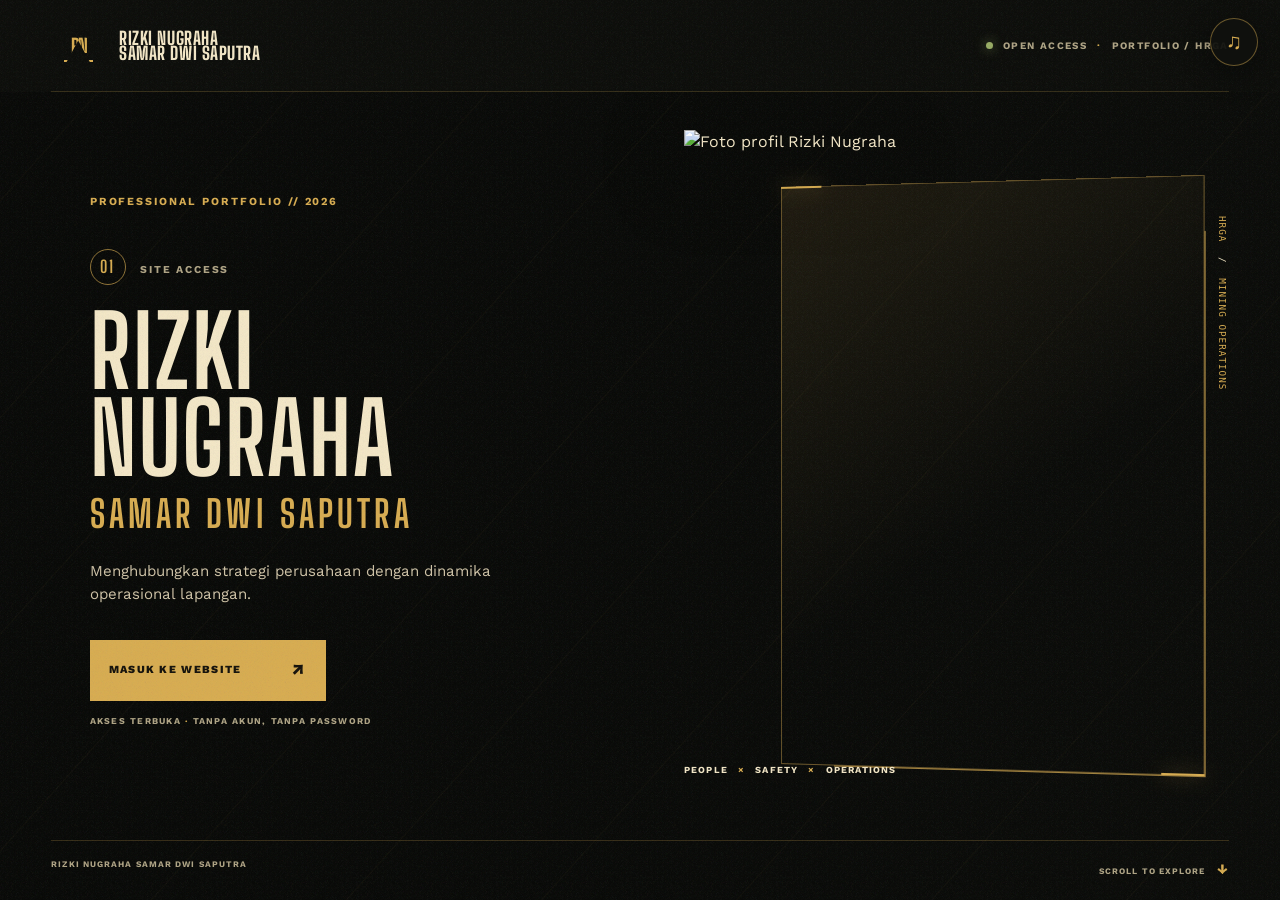
==== index.html @ 3d89148e "Add files via upload" ====
<!doctype html>
<html lang="id">
<head>
<meta charset="utf-8">
<meta name="viewport" content="width=device-width, initial-scale=1">
<meta name="description" content="Akses terbuka ke portfolio profesional Rizki Nugraha Samar Dwi Saputra.">
<title>Open Access — Rizki Nugraha</title>
<link rel="stylesheet" href="style.css">
</head>
<body class="access-entry">
<header class="entry-nav container">
  <a class="entry-brand" href="index.html" aria-label="Rizki Nugraha">
    <span class="logo">RN</span>
    <span class="brand-name"><span>RIZKI NUGRAHA</span><span>SAMAR DWI SAPUTRA</span></span>
  </a>
  <div class="entry-status"><span></span> OPEN ACCESS <i>·</i> PORTFOLIO / HRGA</div>
</header>
<main class="entry-main">
  <div class="entry-grid container">
    <section class="entry-copy">
      <div class="eyebrow entry-eyebrow">PROFESSIONAL PORTFOLIO // 2026</div>
      <div class="entry-index"><span>01</span> SITE ACCESS</div>
      <h1 class="display entry-title">RIZKI<br>NUGRAHA<span>SAMAR DWI SAPUTRA</span></h1>
      <p class="entry-description">Menghubungkan strategi perusahaan dengan dinamika operasional lapangan.</p>
      <a class="entry-cta" href="beranda.html"><span>MASUK KE WEBSITE</span><b aria-hidden="true">↗</b></a>
      <p class="entry-note">AKSES TERBUKA <i>·</i> TANPA AKUN, TANPA PASSWORD</p>
    </section>
    <figure class="entry-portrait">
      <div class="entry-frame"></div>
      <div class="entry-coordinate">HRGA <span>/</span> MINING OPERATIONS</div>
      <img src="assets/profile.png" alt="Foto profil Rizki Nugraha">
      <figcaption><span>PEOPLE</span><i>×</i><span>SAFETY</span><i>×</i><span>OPERATIONS</span></figcaption>
    </figure>
  </div>
  <div class="entry-footer container"><span>RIZKI NUGRAHA SAMAR DWI SAPUTRA</span><span>SCROLL TO EXPLORE <b>↓</b></span></div>
</main>
<script src="script.js"></script>
</body>
</html>
---- style.css ----
@import url('https://fonts.googleapis.com/css2?family=Big+Shoulders+Display:wght@500;600;700;800&family=Work+Sans:wght@400;500;600;700&display=swap');
:root{--cream:#eee8dc;--paper:#e5ddce;--charcoal:#151819;--ink:#262a2a;--amber:#c87528;--steel:#657078;--line:rgba(38,42,42,.18);--darkline:rgba(238,232,220,.18)}
*{box-sizing:border-box;margin:0;padding:0}html{scroll-behavior:smooth}body{background:var(--cream);color:var(--ink);font-family:"Work Sans",sans-serif;line-height:1.55}body:before{content:"";position:fixed;inset:0;pointer-events:none;z-index:200;opacity:.035;background-image:url("data:image/svg+xml,%3Csvg xmlns='http://www.w3.org/2000/svg' width='140' height='140'%3E%3Cfilter id='n'%3E%3CfeTurbulence baseFrequency='.8' numOctaves='2'/%3E%3C/filter%3E%3Crect width='100%25' height='100%25' filter='url(%23n)'/%3E%3C/svg%3E")}a{color:inherit;text-decoration:none}button{font:inherit}.container{width:min(1280px,92vw);margin:auto}.display{font-family:"Big Shoulders Display",sans-serif;text-transform:uppercase;line-height:.88;letter-spacing:.02em}.eyebrow{font-size:.68rem;font-weight:700;letter-spacing:.18em;text-transform:uppercase;color:var(--amber)}.mono{font-family:ui-monospace,SFMono-Regular,Menlo,monospace}.muted{color:var(--steel)}
.navbar{position:fixed;top:0;left:0;width:100%;height:78px;z-index:100;background:rgba(238,232,220,.98);border-bottom:1px solid var(--line)}.navbar:after{content:"";position:absolute;right:0;top:0;width:175px;height:78px;background:repeating-linear-gradient(-55deg,transparent 0 20px,var(--amber) 20px 28px,var(--ink) 28px 36px);clip-path:polygon(45% 0,100% 0,100% 100%,0 100%)}.nav-inner{height:100%;display:flex;align-items:center;gap:28px;position:relative;z-index:2}.brand{display:flex;align-items:center;gap:13px;min-width:300px}.logo{width:54px;height:42px;position:relative;display:grid;place-items:center;font-family:"Big Shoulders Display";font-weight:800;font-size:1.2rem;letter-spacing:-.12em;color:var(--ink);clip-path:polygon(50% 0,100% 100%,76% 100%,50% 38%,24% 100%,0 100%)}.logo:after{content:"";position:absolute;bottom:5px;left:13px;width:29px;height:2px;background:var(--amber)}.brand-name{font-family:"Big Shoulders Display";font-size:1.12rem;line-height:.82;font-weight:800;letter-spacing:.03em}.brand-name span{display:block}.nav-links{display:flex;align-items:center;justify-content:center;gap:30px;flex:1}.nav-links a{font-size:.69rem;font-weight:700;letter-spacing:.11em;position:relative;padding:30px 0;white-space:nowrap}.nav-links a:after{content:"";position:absolute;left:0;right:0;bottom:22px;height:3px;background:var(--amber);transform:scaleX(0);transform-origin:left;transition:.2s}.nav-links a:hover:after,.nav-links a.active:after{transform:scaleX(1)}.nav-meta{font-size:.62rem;line-height:1.35;letter-spacing:.13em;font-weight:600;color:var(--steel);width:150px;z-index:3}.menu-toggle{display:none;border:0;background:none;font-size:1.7rem;cursor:pointer}
.page{min-height:100vh;padding:125px 0 115px;position:relative;overflow:hidden}.page-no{position:absolute;right:4vw;top:112px;font-family:ui-monospace;font-size:.68rem;color:var(--steel)}.page-head{margin-bottom:55px}.page-head h1{font-size:clamp(4rem,8vw,8rem);margin-top:10px}.page-head .sub{margin-top:13px;color:var(--steel);font-size:.78rem;letter-spacing:.08em}.grid-2{display:grid;grid-template-columns:350px 1fr;gap:80px}.panel{border-top:2px solid var(--ink);padding-top:18px}.data-list{display:grid}.data-row{display:grid;grid-template-columns:120px 1fr;gap:16px;padding:13px 0;border-bottom:1px solid var(--line)}.data-row .label{font-size:.61rem;letter-spacing:.13em;font-weight:700;color:var(--steel)}.data-row .value{font-size:.8rem;font-weight:600}.btn{display:inline-flex;align-items:center;gap:15px;padding:14px 20px;background:transparent;color:var(--cream);font-size:.68rem;font-weight:700;letter-spacing:.13em;text-transform:uppercase;border:1px solid var(--amber);transition:.2s}.btn:hover{background:var(--amber)}.site-footer-nav{position:absolute;bottom:28px;left:4vw;right:4vw;display:flex;justify-content:space-between;border-top:1px solid var(--line);padding-top:14px}.site-footer-nav a{font-size:.63rem;font-weight:700;letter-spacing:.12em;text-transform:uppercase}.site-footer-nav a:hover{color:var(--amber)}
.hero{min-height:100vh;background:var(--charcoal);color:var(--cream);padding-top:78px;position:relative;overflow:hidden}.hero:before{content:"";position:absolute;inset:0;background:linear-gradient(90deg,rgba(13,15,16,.98) 0%,rgba(13,15,16,.88) 34%,rgba(13,15,16,.38) 70%,rgba(13,15,16,.55) 100%),url("assets/mine-bg.svg") center/cover no-repeat}.hero:after{content:"";position:absolute;left:0;top:78px;bottom:0;width:34px;background:repeating-linear-gradient(-55deg,var(--amber) 0 12px,var(--charcoal) 12px 24px);clip-path:polygon(0 0,100% 0,100% 100%,0 100%)}.hero-grid{position:relative;z-index:2;min-height:calc(100vh - 78px);display:grid;grid-template-columns:1.03fr .97fr;align-items:center;gap:10px}.hero-copy{padding:35px 0 55px 65px}.hero-name{font-size:clamp(4.2rem,7.7vw,8.2rem);max-width:760px;margin-top:22px}.hero-role{margin-top:24px;color:var(--amber);font-weight:800;letter-spacing:.2em;font-size:.94rem}.hero-tagline{margin-top:18px;max-width:610px;font-family:"Work Sans";font-size:clamp(1.05rem,1.65vw,1.45rem);font-weight:500;line-height:1.35}.hero-tagline span{display:block;margin-top:15px;font-style:italic;color:var(--amber)!important}.hero-meta{display:grid;grid-template-columns:repeat(3,1fr);max-width:650px;margin:32px 0 30px;border:1px solid rgba(238,232,220,.24)}.meta-item{padding:14px 16px;border-right:1px solid rgba(238,232,220,.2)}.meta-item:last-child{border-right:0}.meta-item small{display:block;color:#aaa79e;font-size:.55rem;letter-spacing:.15em}.meta-item strong{display:block;margin-top:5px;font-family:"Big Shoulders Display";font-size:1.05rem;letter-spacing:.05em}.hero-photo{height:calc(100vh - 78px);min-height:610px;position:relative;display:flex;align-items:flex-end;justify-content:center}.hero-photo:before{content:"";position:absolute;width:74%;height:78%;right:8%;bottom:0;border:1px solid rgba(238,232,220,.35);background:linear-gradient(135deg,rgba(238,232,220,.04),transparent)}.photo-real{width:min(580px,90%);height:88%;object-fit:contain;object-position:center bottom;position:relative;z-index:2;filter:drop-shadow(0 30px 28px rgba(0,0,0,.45))}.hero-id{position:absolute;right:0;top:14%;z-index:4;width:104px;padding:15px 12px 18px;background:var(--cream);color:var(--charcoal);border:1px solid rgba(38,42,42,.2);font-family:"Big Shoulders Display";font-size:1.45rem;text-align:center;box-shadow:0 12px 30px rgba(0,0,0,.25)}.hero-id:before{content:"";display:block;width:38px;height:7px;border-radius:5px;background:var(--charcoal);margin:0 auto 15px}.hero-id b{display:block;font-size:.55rem;letter-spacing:.13em;font-family:"Work Sans"}.hero-id .idnum{display:block;font-size:3rem;line-height:1;margin:7px 0}.hero-id:after{content:"";display:block;height:8px;margin:16px -12px -18px;background:repeating-linear-gradient(-55deg,var(--amber) 0 9px,var(--charcoal) 9px 18px)}.home-strip{position:absolute;z-index:4;left:0;right:0;bottom:0;background:rgba(238,232,220,.98);color:var(--charcoal);min-height:105px;display:grid;grid-template-columns:1.1fr 1fr .85fr;align-items:center;gap:30px;padding:18px 5vw}.home-strip-title{display:flex;gap:18px;align-items:center}.helmet{width:46px;height:46px;border:2px solid var(--charcoal);border-radius:50% 50% 35% 35%;position:relative;flex:none}.helmet:after{content:"";position:absolute;left:-7px;right:-7px;bottom:3px;height:7px;border:2px solid var(--charcoal);border-radius:8px}.home-strip h3{font-family:"Big Shoulders Display";font-size:1.55rem;letter-spacing:.04em}.home-strip p{font-size:.62rem;letter-spacing:.08em;font-weight:700}.strip-flow{display:flex;gap:3px;height:82px}.strip-flow span{flex:1;background-size:cover;background-position:center;filter:grayscale(1);border-right:3px solid var(--cream)}.strip-flow span:nth-child(1){background-image:url("assets/mine-bg.svg")}.strip-flow span:nth-child(2){background-image:url("assets/mine-bg.svg");background-position:70% 60%}.strip-flow span:nth-child(3){background-image:url("assets/mine-bg.svg");background-position:35% 75%}.strip-access{display:flex;justify-content:space-between;align-items:center}.strip-access strong{font-family:"Big Shoulders Display";font-size:1.8rem}.arrows{display:flex;gap:12px}.arrow{width:40px;height:40px;border:1px solid var(--charcoal);border-radius:50%;display:grid;place-items:center;font-size:1.2rem}.arrow:first-child{background:var(--charcoal);color:var(--cream)}
.bridge{margin:55px 0 0;border-top:2px solid var(--ink);padding-top:22px}.bridge-flow{display:flex;flex-wrap:wrap;align-items:center;gap:9px;margin-top:16px}.bridge-flow span{font-family:"Big Shoulders Display";font-size:1.35rem;text-transform:uppercase}.bridge-flow i{color:var(--amber);font-style:normal}.philosophy{margin-top:55px;display:grid;grid-template-columns:repeat(3,1fr);border-top:1px solid var(--line)}.philo{padding:22px 20px 22px 0;border-right:1px solid var(--line)}.philo:not(:first-child){padding-left:20px}.philo:last-child{border-right:0}.philo h3{font-family:"Big Shoulders Display";font-size:1.7rem}.philo p{font-size:.76rem;color:var(--steel);margin-top:7px}.responsibilities{margin-top:55px}.resp-grid{display:grid;grid-template-columns:repeat(4,1fr);gap:18px;margin-top:18px}.resp{border-top:3px solid var(--amber);padding-top:15px}.resp h3{font-family:"Big Shoulders Display";font-size:1.5rem}.resp p{font-size:.7rem;color:var(--steel);margin-top:7px}.timeline{position:relative;margin-top:15px}.timeline:before{content:"";position:absolute;left:92px;top:0;bottom:0;width:2px;background:var(--line)}.job{display:grid;grid-template-columns:80px 25px 1fr;gap:12px;padding-bottom:55px}.job-year{font-family:"Big Shoulders Display";font-size:1.45rem;color:var(--amber);text-align:right}.job-dot{width:10px;height:10px;background:var(--amber);border-radius:50%;margin-top:5px;position:relative;z-index:2;box-shadow:0 0 0 5px var(--cream)}.job-card{border-top:2px solid var(--ink);padding-top:14px}.job-card h2{font-family:"Big Shoulders Display";font-size:2.4rem;line-height:.95}.job-company{margin-top:7px;font-size:.7rem;font-weight:700;letter-spacing:.06em}.job-period{font-size:.62rem;color:var(--amber);font-weight:800;margin-top:5px;text-transform:uppercase}.scope{display:flex;flex-wrap:wrap;gap:7px;margin-top:15px}.tag{font-size:.56rem;font-weight:700;letter-spacing:.08em;border:1px solid var(--line);padding:6px 8px;text-transform:uppercase}.job-detail{margin-top:18px;display:grid;grid-template-columns:1fr 1fr;gap:20px}.job-detail h4{font-size:.6rem;letter-spacing:.13em;color:var(--steel);margin-bottom:6px}.job-detail p{font-size:.72rem;color:var(--steel)}.assignment{margin-top:20px;border:1px solid var(--amber);padding:18px;background:rgba(200,117,40,.06)}.assignment .eyebrow{margin-bottom:5px}.assignment strong{font-family:"Big Shoulders Display";font-size:1.6rem;display:block}.stats{display:grid;grid-template-columns:repeat(4,1fr);border-top:1px solid var(--line);margin-top:5px}.stat{padding:20px 15px 20px 0;border-right:1px solid var(--line)}.stat:not(:first-child){padding-left:15px}.stat:last-child{border-right:0}.stat strong{font-family:"Big Shoulders Display";font-size:3.2rem;line-height:1}.stat span{display:block;font-size:.6rem;letter-spacing:.1em;text-transform:uppercase;color:var(--steel);margin-top:5px}
.edu-grid{display:grid;grid-template-columns:330px 1fr;gap:70px;align-items:start}.academic-id{border:2px solid var(--ink);padding:25px;min-height:390px;position:relative;background:rgba(255,255,255,.14)}.academic-id:after{content:"";position:absolute;right:0;top:0;width:45px;height:45px;background:repeating-linear-gradient(-45deg,var(--amber) 0 7px,var(--charcoal) 7px 14px)}.academic-id h2{font-family:"Big Shoulders Display";font-size:2.8rem;line-height:.9;margin-top:45px}.academic-id .record{position:absolute;bottom:25px;font-size:.6rem;letter-spacing:.12em;font-weight:700}.edu-main h2{font-family:"Big Shoulders Display";font-size:clamp(3rem,6vw,6rem);line-height:.85}.edu-field{font-size:1rem;font-weight:700;margin-top:18px}.edu-degree{color:var(--amber);font-weight:800;font-size:.7rem;letter-spacing:.13em;text-transform:uppercase;margin-top:7px}.foundation{margin-top:65px}.foundation-flow{display:grid;grid-template-columns:repeat(4,1fr);margin-top:20px}.foundation-step{padding:18px 15px;border-top:3px solid var(--amber);position:relative}.foundation-step:not(:last-child):after{content:"→";position:absolute;right:-9px;top:13px;color:var(--amber);font-weight:700}.foundation-step strong{font-family:"Big Shoulders Display";font-size:1.65rem}.foundation-step p{font-size:.7rem;color:var(--steel);margin-top:5px}.foundation-notes{display:grid;grid-template-columns:repeat(3,1fr);margin-top:30px;border-top:1px solid var(--line)}.foundation-note{padding:20px 20px 0 0;border-right:1px solid var(--line)}.foundation-note:not(:first-child){padding-left:20px}.foundation-note:last-child{border:0}.foundation-note h3{font-family:"Big Shoulders Display";font-size:1.6rem}.foundation-note p{font-size:.72rem;color:var(--steel);margin-top:6px}.capability-intro{max-width:720px}.capability-grid{display:grid;grid-template-columns:repeat(2,1fr);margin-top:50px;border-top:2px solid var(--ink)}.capability{padding:25px 25px 25px 0;border-bottom:1px solid var(--line)}.capability:nth-child(even){padding-left:25px;border-left:1px solid var(--line)}.capability h2{font-family:"Big Shoulders Display";font-size:2rem}.capability .category{font-size:.6rem;color:var(--amber);font-weight:800;letter-spacing:.14em;text-transform:uppercase}.capability p{font-size:.72rem;color:var(--steel);margin:8px 0 14px}.matrix-tags{display:flex;flex-wrap:wrap;gap:6px}.capability-callout{margin-top:45px;background:var(--charcoal);color:var(--cream);padding:30px;display:grid;grid-template-columns:1fr 1fr;gap:30px}.capability-callout h2{font-family:"Big Shoulders Display";font-size:3rem;line-height:.9}.capability-callout p{font-size:.76rem;color:#bdb8ad}.contact-page{background:var(--charcoal);color:var(--cream)}.contact-page .page-head .sub{color:#aaa59a}.contact-page .page-no{color:#aaa59a}.contact-grid{display:grid;grid-template-columns:1fr 1fr;gap:70px;align-items:start}.contact-title{font-family:"Big Shoulders Display";font-size:clamp(4rem,8vw,8rem);line-height:.82;text-transform:uppercase}.contact-lead{margin-top:25px;color:#aaa59a;max-width:520px}.contact-list{margin-top:35px;border-top:1px solid var(--darkline)}.contact-item{display:grid;grid-template-columns:120px 1fr;gap:20px;padding:18px 0;border-bottom:1px solid var(--darkline)}.contact-item small{color:#aaa59a;font-size:.6rem;letter-spacing:.14em;font-weight:700}.contact-item a,.contact-item span{font-size:.84rem;font-weight:600}.contact-item a:hover{color:var(--amber)}.access-box{border:1px solid rgba(238,232,220,.25);padding:28px;position:relative}.access-box:before{content:"";position:absolute;top:0;right:0;width:50px;height:50px;background:repeating-linear-gradient(-45deg,var(--amber) 0 7px,transparent 7px 14px)}.access-box h3{font-family:"Big Shoulders Display";font-size:2.5rem}.access-box p{font-size:.75rem;color:#aaa59a;margin-top:8px}.access-code{margin-top:40px;border-top:1px solid var(--darkline);padding-top:15px;font-size:.63rem;letter-spacing:.1em;color:#aaa59a}.contact-page .site-footer-nav{border-color:var(--darkline)}.contact-page .site-footer-nav a{color:var(--cream)}.contact-page .site-footer-nav a:hover{color:var(--amber)}
@media(max-width:1100px){.brand{min-width:auto}.nav-links{gap:16px}.nav-links a{font-size:.61rem}.nav-meta{display:none}.hero-copy{padding-left:40px}.hero-name{font-size:clamp(4rem,7vw,6.7rem)}}
@media(max-width:820px){.navbar{height:68px}.navbar:after{width:90px;height:68px}.nav-inner{justify-content:space-between}.brand-name span:last-child{display:none}.nav-links{position:absolute;top:68px;left:0;right:0;background:var(--cream);border-bottom:1px solid var(--line);display:none;flex-direction:column;align-items:stretch;padding:10px 7vw 20px;gap:0}.nav-links.open{display:flex}.nav-links a{padding:13px 0;font-size:.7rem;border-bottom:1px solid var(--line)}.nav-links a:after{bottom:0}.menu-toggle{display:block}.page{padding-top:105px}.page-no{top:92px}.grid-2,.edu-grid,.contact-grid{grid-template-columns:1fr;gap:40px}.hero{padding-top:68px}.hero-grid{grid-template-columns:1fr;min-height:auto}.hero-copy{padding:50px 8vw 30px;order:2}.hero-name{font-size:clamp(3.5rem,15vw,6rem)}.hero-photo{height:520px;min-height:0;order:1}.photo-real{width:92%;height:500px}.hero-id{right:5%;top:8%;width:90px}.hero-meta{grid-template-columns:1fr}.meta-item{border-right:0;border-bottom:1px solid rgba(238,232,220,.2)}.meta-item:last-child{border-bottom:0}.home-strip{position:relative;grid-template-columns:1fr;gap:15px;padding:20px 8vw}.strip-flow{height:65px}.strip-access{display:none}.philosophy,.resp-grid,.stats,.foundation-flow,.foundation-notes{grid-template-columns:1fr}.philo,.philo:not(:first-child),.foundation-note,.foundation-note:not(:first-child){padding:18px 0;border-right:0;border-bottom:1px solid var(--line)}.timeline:before{left:8px}.job{grid-template-columns:0 28px 1fr}.job-year{display:none}.job-detail{grid-template-columns:1fr}.foundation-step:not(:last-child):after{content:"↓";right:auto;left:3px;top:auto;bottom:-14px}.capability-grid,.capability-callout{grid-template-columns:1fr}.capability:nth-child(even){padding-left:0;border-left:0}.site-footer-nav{position:relative;bottom:auto;margin-top:55px;left:auto;right:auto}.contact-page .site-footer-nav{position:relative}}

:root{--cream:#f3e7c7;--paper:#17150f;--charcoal:#090a08;--ink:#f0e4c5;--amber:#d8ad52;--steel:#b0a586;--line:rgba(216,173,82,.26);--darkline:rgba(243,231,199,.2)}
body,.page{background-color:#10110e;color:var(--ink)}
.navbar{background:rgba(12,13,10,.94);backdrop-filter:blur(14px);border-bottom-color:var(--line)}
.nav-links{color:var(--ink)}
.nav-links a:hover,.nav-links a.active,.nav-meta{color:var(--amber)}
.menu-toggle{color:var(--cream)}
@media(max-width:820px){.nav-links{background:#10110e}}
body:before{opacity:.085;background-image:radial-gradient(circle,rgba(216,173,82,.34) 1px,transparent 1.5px),url("data:image/svg+xml,%3Csvg xmlns='http://www.w3.org/2000/svg' width='140' height='140'%3E%3Cfilter id='n'%3E%3CfeTurbulence baseFrequency='.8' numOctaves='2'/%3E%3C/filter%3E%3Crect width='100%25' height='100%25' filter='url(%23n)'/%3E%3C/svg%3E");background-size:150px 150px,140px 140px;animation:dust-drift 34s linear infinite}
.hero:before{animation:mine-drift 28s ease-in-out infinite alternate}
.hero-photo:before{border-color:rgba(216,173,82,.45);box-shadow:0 0 70px rgba(216,173,82,.08);animation:frame-float 7s ease-in-out infinite}
.photo-real{filter:drop-shadow(0 18px 35px rgba(0,0,0,.65));transform-origin:50% 90%;animation:portrait-float 6s ease-in-out infinite}
.data-row,.philo,.resp,.capability,.job-card,.academic-id,.access-box{transition:transform .35s ease,border-color .35s ease,box-shadow .35s ease}
.data-row:hover,.philo:hover,.resp:hover,.capability:hover,.job-card:hover,.academic-id:hover,.access-box:hover{transform:translateY(-4px);border-color:var(--amber);box-shadow:0 12px 28px rgba(0,0,0,.2)}
.welcome-bubble{position:fixed;right:26px;bottom:78px;z-index:150;align-items:flex-start;gap:12px;width:min(320px,calc(100vw - 36px));padding:16px 14px 16px 19px;border:1px solid rgba(255,239,193,.7);border-radius:14px 14px 4px 14px;background:linear-gradient(135deg,#f0d58c,#c89939);box-shadow:0 12px 35px rgba(0,0,0,.42),inset 0 1px rgba(255,255,255,.6);color:#17130b;font-size:.82rem;font-weight:700;line-height:1.45}
.welcome-bubble[hidden]{display:none}
.welcome-bubble.is-visible{display:flex;animation:bubble-arrive .8s cubic-bezier(.2,.8,.2,1) both,bubble-glow 5s 1s ease-in-out infinite}
.welcome-trigger{position:fixed;right:26px;bottom:24px;z-index:150;min-width:58px;min-height:42px;padding:0 15px;border:1px solid rgba(255,239,193,.7);border-radius:22px;background:linear-gradient(135deg,#f0d58c,#c89939);box-shadow:0 8px 25px rgba(0,0,0,.38),inset 0 1px rgba(255,255,255,.6);color:#17130b;font:700 .75rem "Work Sans",sans-serif;cursor:pointer;transition:filter .2s,box-shadow .2s}
.welcome-trigger:hover{filter:brightness(1.08);box-shadow:0 10px 30px rgba(216,173,82,.24)}
.welcome-close{flex:0 0 25px;width:25px;height:25px;display:grid;place-items:center;margin:-5px -5px 0 0;border:1px solid rgba(23,19,11,.35);border-radius:50%;background:rgba(255,255,255,.18);color:#17130b;font-size:1.1rem;line-height:1;cursor:pointer;transition:background .2s}
.welcome-close:hover{background:rgba(255,255,255,.45)}
@keyframes dust-drift{to{background-position:150px -150px,0 140px}}
@keyframes mine-drift{to{background-position:53% 48%,center}}
@keyframes frame-float{50%{transform:translateY(-8px) rotateY(-3deg)}}
@keyframes portrait-float{50%{transform:translateY(-10px) rotateY(2deg) rotateZ(-.5deg)}}
@keyframes bubble-arrive{from{opacity:0;transform:translate(18px,14px) scale(.92)}to{opacity:1;transform:translate(0,0) scale(1)}}
@keyframes bubble-glow{50%{box-shadow:0 16px 42px rgba(216,173,82,.22),inset 0 1px rgba(255,255,255,.75)}}
@media(max-width:820px){.welcome-bubble{right:14px;bottom:68px;width:min(290px,calc(100vw - 28px));padding:12px 11px 12px 15px;font-size:.75rem}.welcome-trigger{right:14px;bottom:14px}}
.motion-reveal{opacity:0;filter:blur(2px);transition:opacity .8s ease,transform .8s cubic-bezier(.2,.75,.25,1),filter .8s ease;transition-delay:var(--motion-delay,0ms);will-change:opacity,transform}
.motion-from-left{transform:translate3d(-42px,0,0)}
.motion-from-right{transform:translate3d(42px,0,0)}
.motion-from-bottom{transform:translate3d(0,50px,0)}
.motion-reveal.motion-visible{opacity:1;filter:blur(0);transform:translate3d(0,0,0)}
@media(prefers-reduced-motion:reduce){.motion-reveal{opacity:1;filter:none;transform:none;transition:none;will-change:auto}}
body.access-entry{min-height:100vh;background:#0d0e0b;color:var(--cream)}
body.access-entry .welcome-trigger,body.access-entry .welcome-bubble{display:none}
.entry-nav{height:92px;display:flex;align-items:center;justify-content:space-between;position:relative;z-index:2;border-bottom:1px solid rgba(216,173,82,.2)}
.entry-brand{display:flex;align-items:center;gap:14px;color:var(--cream)}
.entry-brand .logo{color:var(--amber)}
.entry-status{display:flex;align-items:center;gap:10px;color:var(--steel);font-size:.62rem;font-weight:700;letter-spacing:.14em}
.entry-status span{width:7px;height:7px;border-radius:50%;background:#98ad65;box-shadow:0 0 12px rgba(152,173,101,.7);animation:access-pulse 2s ease-in-out infinite}
.entry-status i,.entry-note i{color:var(--amber);font-style:normal}
.entry-main{position:relative;isolation:isolate;min-height:calc(100vh - 92px);display:flex;flex-direction:column;overflow:hidden;background:linear-gradient(90deg,rgba(9,10,8,.96) 0%,rgba(9,10,8,.88) 43%,rgba(9,10,8,.4) 100%),url("assets/mine-bg.svg") center/cover no-repeat}
.entry-main:before{content:"";position:absolute;inset:0;z-index:-1;pointer-events:none;background:repeating-linear-gradient(132deg,transparent 0 72px,rgba(216,173,82,.035) 73px,transparent 74px 145px);background-size:200% 200%;animation:entry-texture-drift 42s linear infinite}
.entry-grid{flex:1;min-height:min(760px,calc(100vh - 162px));display:grid;grid-template-columns:1.05fr .95fr;align-items:center;gap:30px;padding-top:26px;padding-bottom:20px}
.entry-copy{position:relative;z-index:1;padding:20px 0 35px 3vw}
.entry-eyebrow{animation:entry-copy-in .85s .12s both}
.entry-index{margin-top:38px;color:var(--steel);font-size:.66rem;font-weight:700;letter-spacing:.17em;animation:entry-copy-in .85s .24s both}
.entry-index span{display:inline-grid;place-items:center;width:36px;height:36px;margin-right:10px;border:1px solid rgba(216,173,82,.65);border-radius:50%;color:var(--amber);font-family:"Big Shoulders Display";font-size:1.05rem}
.entry-title{margin-top:23px;color:var(--cream);font-size:clamp(4.4rem,7.7vw,8rem);animation:entry-copy-in .95s .32s both}
.entry-title span{display:block;margin-top:12px;color:var(--amber);font-size:.38em;line-height:1.1;letter-spacing:.11em}
.entry-description{max-width:430px;margin-top:25px;color:#d0c4a8;font-size:.94rem;animation:entry-copy-in .85s .46s both}
.entry-cta{position:relative;display:inline-flex;align-items:center;justify-content:space-between;gap:34px;min-width:236px;margin-top:34px;padding:15px 18px;overflow:hidden;border:1px solid var(--amber);background:var(--amber);color:#15120b;font-size:.68rem;font-weight:800;letter-spacing:.12em;animation:entry-copy-in .85s .58s both}
.entry-cta span,.entry-cta b{position:relative;z-index:1}
.entry-cta b{font-size:1.15rem;transition:transform .25s ease}
.entry-cta:after{content:"";position:absolute;top:-30%;bottom:-30%;left:-55%;width:35%;background:rgba(255,255,255,.42);transform:skewX(-24deg);animation:entry-sheen 5s 1.6s ease-in-out infinite}
.entry-cta:hover b{transform:translate(3px,-3px)}
.entry-note{margin-top:14px;color:var(--steel);font-size:.56rem;font-weight:700;letter-spacing:.14em;animation:entry-copy-in .85s .68s both}
.entry-portrait{position:relative;align-self:stretch;min-height:500px;display:flex;align-items:flex-end;justify-content:center;margin:0;animation:entry-photo-rise 1.2s .3s cubic-bezier(.2,.75,.25,1) both}
.entry-frame{position:absolute;top:9%;right:5%;bottom:7%;width:78%;border:1px solid rgba(216,173,82,.42);background:linear-gradient(145deg,rgba(216,173,82,.1),transparent 55%);transform:perspective(900px) rotateY(-5deg);box-shadow:28px 28px 0 -27px rgba(216,173,82,.75)}
.entry-frame:before,.entry-frame:after{content:"";position:absolute;width:42px;height:2px;background:var(--amber);box-shadow:0 0 18px rgba(216,173,82,.6)}
.entry-frame:before{top:-1px;left:-1px}.entry-frame:after{right:-1px;bottom:-1px}
.entry-portrait img{position:relative;z-index:1;width:100%;height:100%;max-height:690px;object-fit:contain;object-position:center bottom;filter:drop-shadow(0 20px 42px rgba(0,0,0,.7));animation:entry-portrait-float 7s 1.5s ease-in-out infinite}
.entry-coordinate{position:absolute;top:14%;right:0;z-index:2;color:var(--amber);font-family:ui-monospace,monospace;font-size:.58rem;letter-spacing:.11em;writing-mode:vertical-rl}
.entry-coordinate span{padding:8px 0;color:var(--cream)}
.entry-portrait figcaption{position:absolute;left:0;bottom:6%;z-index:2;display:flex;gap:10px;color:var(--cream);font-size:.58rem;font-weight:700;letter-spacing:.13em}
.entry-portrait figcaption i{color:var(--amber);font-style:normal}
.entry-footer{position:relative;z-index:1;display:flex;justify-content:space-between;padding:17px 0 20px;border-top:1px solid rgba(216,173,82,.22);color:var(--steel);font-size:.53rem;font-weight:700;letter-spacing:.13em}
.entry-footer b{margin-left:8px;color:var(--amber);font-size:.9rem}
@keyframes entry-copy-in{from{opacity:0;transform:translateX(-28px);filter:blur(3px)}to{opacity:1;transform:translateX(0);filter:blur(0)}}
@keyframes entry-photo-rise{from{opacity:0;transform:translateY(42px)}to{opacity:1;transform:translateY(0)}}
@keyframes entry-portrait-float{50%{transform:translateY(-7px) rotateY(2deg)}}
@keyframes entry-texture-drift{to{background-position:200% 100%}}
@keyframes entry-sheen{0%,55%{left:-55%}78%,100%{left:125%}}
@keyframes access-pulse{50%{opacity:.5;box-shadow:0 0 3px rgba(152,173,101,.3)}}
@media(max-width:820px){.entry-nav{height:74px}.entry-brand .brand-name span:last-child{display:none}.entry-main{min-height:calc(100svh - 74px)}.entry-grid{min-height:0;grid-template-columns:1fr;gap:0;padding-top:36px}.entry-copy{padding:8px 2vw 12px}.entry-index{margin-top:25px}.entry-title{font-size:clamp(3.7rem,13vw,6rem)}.entry-description{max-width:500px}.entry-portrait{min-height:0;height:min(48vh,390px);margin:0 4vw}.entry-portrait img{max-height:100%}.entry-frame{top:6%;bottom:4%;width:75%}.entry-coordinate{top:9%}.entry-portrait figcaption{bottom:3%}.entry-footer{margin-top:14px}}
@media(max-width:480px){.entry-status{gap:6px;font-size:.49rem;letter-spacing:.09em}.entry-status i{display:none}.entry-grid{padding-top:24px}.entry-title{font-size:clamp(3.4rem,14vw,4.4rem)}.entry-description{font-size:.83rem}.entry-portrait{height:38vh;min-height:240px}.entry-footer{font-size:.43rem;letter-spacing:.08em}}
@media(prefers-reduced-motion:reduce){.entry-status span,.entry-eyebrow,.entry-index,.entry-title,.entry-description,.entry-cta,.entry-note,.entry-portrait,.entry-portrait img,.entry-main:before,.entry-cta:after{animation:none;opacity:1;filter:none;transform:none}}
body.site-entered{overflow:hidden}
body.site-entered .entry-nav,body.site-entered .entry-main{display:none}
.site-viewport{position:fixed;inset:0;z-index:500;width:100%;height:100%;border:0;background:#10110e}
.music-widget{position:fixed;top:18px;right:22px;z-index:1000;font-family:"Work Sans",sans-serif}
.music-panel{display:flex;align-items:center;gap:12px;min-width:310px;max-width:min(370px,calc(100vw - 28px));padding:11px 12px;border:1px solid rgba(216,173,82,.52);border-radius:5px;background:rgba(16,17,14,.94);box-shadow:0 12px 36px rgba(0,0,0,.42),inset 0 1px rgba(255,255,255,.04);backdrop-filter:blur(16px);color:var(--cream)}
.music-panel[hidden],.music-reopen[hidden]{display:none}
.music-disc{position:relative;flex:0 0 38px;width:38px;height:38px;border:1px solid rgba(216,173,82,.75);border-radius:50%;background:radial-gradient(circle,#d8ad52 0 3px,#18150d 4px 7px,#b48939 8px 9px,#14130f 10px 15px,#806026 16px 17px,#14130f 18px);box-shadow:0 0 18px rgba(216,173,82,.14)}
.music-disc:after{content:"";position:absolute;top:50%;left:50%;width:3px;height:3px;border-radius:50%;background:#f4dfad;transform:translate(-50%,-50%)}
.music-widget.is-playing .music-disc{animation:music-record-spin 3.5s linear infinite}
.music-widget.is-playing .music-panel{animation:music-aura 3s ease-in-out infinite}
.music-info{display:grid;gap:3px;min-width:0;flex:1}
.music-label{color:var(--amber);font-size:.48rem;font-weight:800;letter-spacing:.15em}
.music-title{overflow:hidden;color:var(--cream);font-family:"Big Shoulders Display",sans-serif;font-size:1.02rem;letter-spacing:.045em;text-overflow:ellipsis;white-space:nowrap}
.music-timing{color:var(--steel);font-family:ui-monospace,monospace;font-size:.51rem;letter-spacing:.04em}
.music-actions{display:flex;align-items:center;gap:6px}
.music-toggle,.music-close,.music-reopen{display:grid;place-items:center;border:1px solid rgba(216,173,82,.45);background:rgba(216,173,82,.08);color:var(--cream);cursor:pointer;transition:background .2s,color .2s,border-color .2s}
.music-toggle{width:34px;height:34px;border-radius:50%;color:var(--amber);font-size:.72rem}
.music-close{width:28px;height:28px;border-radius:50%;font-size:1.1rem;line-height:1}
.music-toggle:hover,.music-close:hover,.music-reopen:hover{border-color:var(--amber);background:var(--amber);color:#16130d}
.music-reopen{width:48px;height:48px;border-radius:50%;background:rgba(16,17,14,.94);box-shadow:0 8px 28px rgba(0,0,0,.38);color:var(--amber);font-size:1.35rem}
@keyframes music-aura{50%{box-shadow:0 14px 42px rgba(216,173,82,.2),inset 0 1px rgba(255,255,255,.08)}}
@keyframes music-record-spin{to{transform:rotate(360deg)}}
@media(max-width:820px){.music-widget{top:12px;right:72px}.access-entry .entry-status{display:none}.music-panel{position:fixed;top:12px;right:12px;min-width:0;width:min(330px,calc(100vw - 24px));gap:9px;padding:9px}.music-disc{flex-basis:32px;width:32px;height:32px}.music-title{font-size:.95rem}.music-label{font-size:.44rem}}
@media(prefers-reduced-motion:reduce){.music-widget.is-playing .music-disc,.music-widget.is-playing .music-panel{animation:none}}
@media(prefers-reduced-motion:reduce){*,*:before,*:after{scroll-behavior:auto!important;animation-duration:.01ms!important;animation-iteration-count:1!important;transition-duration:.01ms!important}}
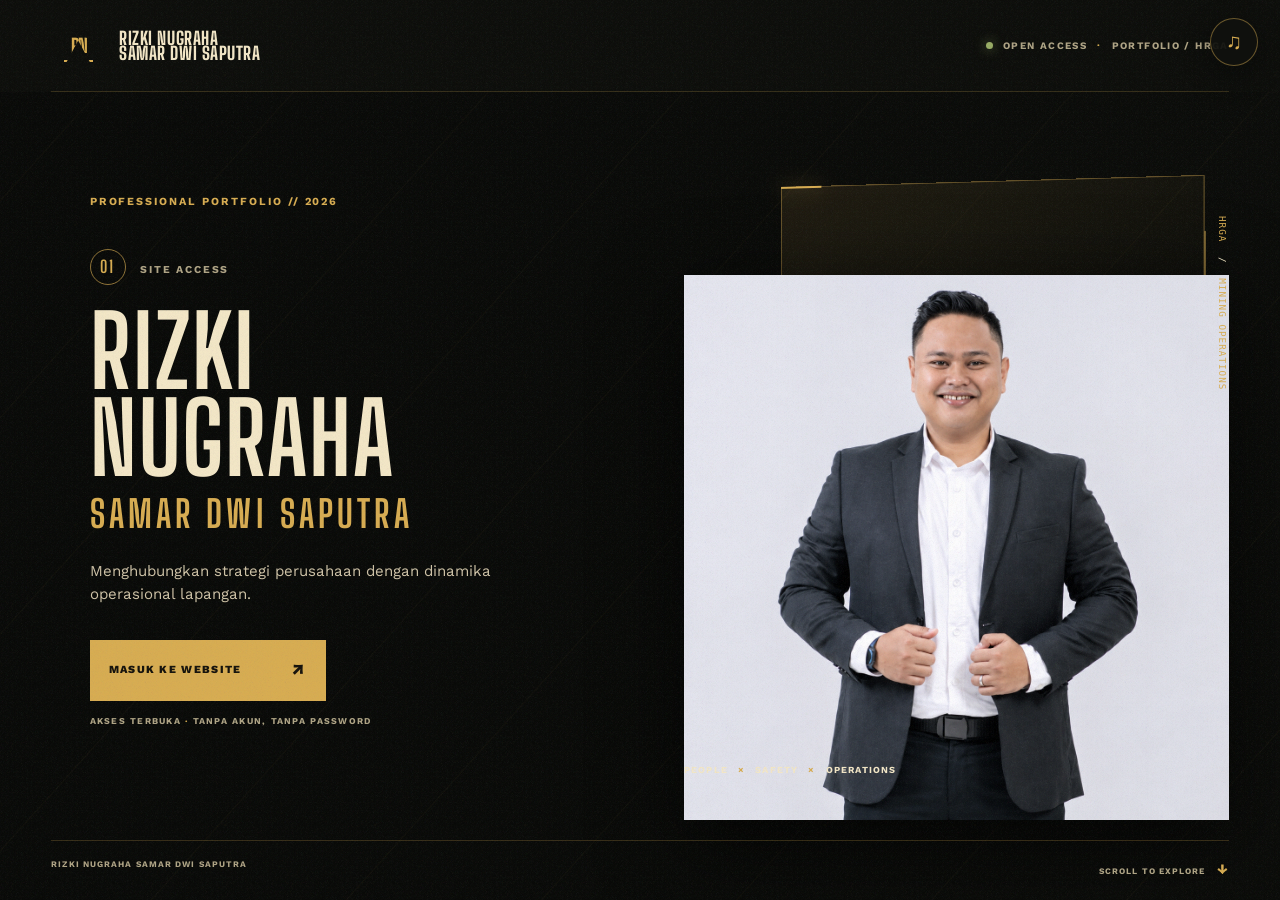
==== commit fc0f5867: "Update image source path in index.html" ====
--- a/index.html
+++ b/index.html
@@ -28,7 +28,7 @@
     <figure class="entry-portrait">
       <div class="entry-frame"></div>
       <div class="entry-coordinate">HRGA <span>/</span> MINING OPERATIONS</div>
-      <img src="assets/profile.png" alt="Foto profil Rizki Nugraha">
+      <img src="profile.png" alt="Foto profil Rizki Nugraha">
       <figcaption><span>PEOPLE</span><i>×</i><span>SAFETY</span><i>×</i><span>OPERATIONS</span></figcaption>
     </figure>
   </div>
@@ -36,4 +36,4 @@
 </main>
 <script src="script.js"></script>
 </body>
-</html>+</html>
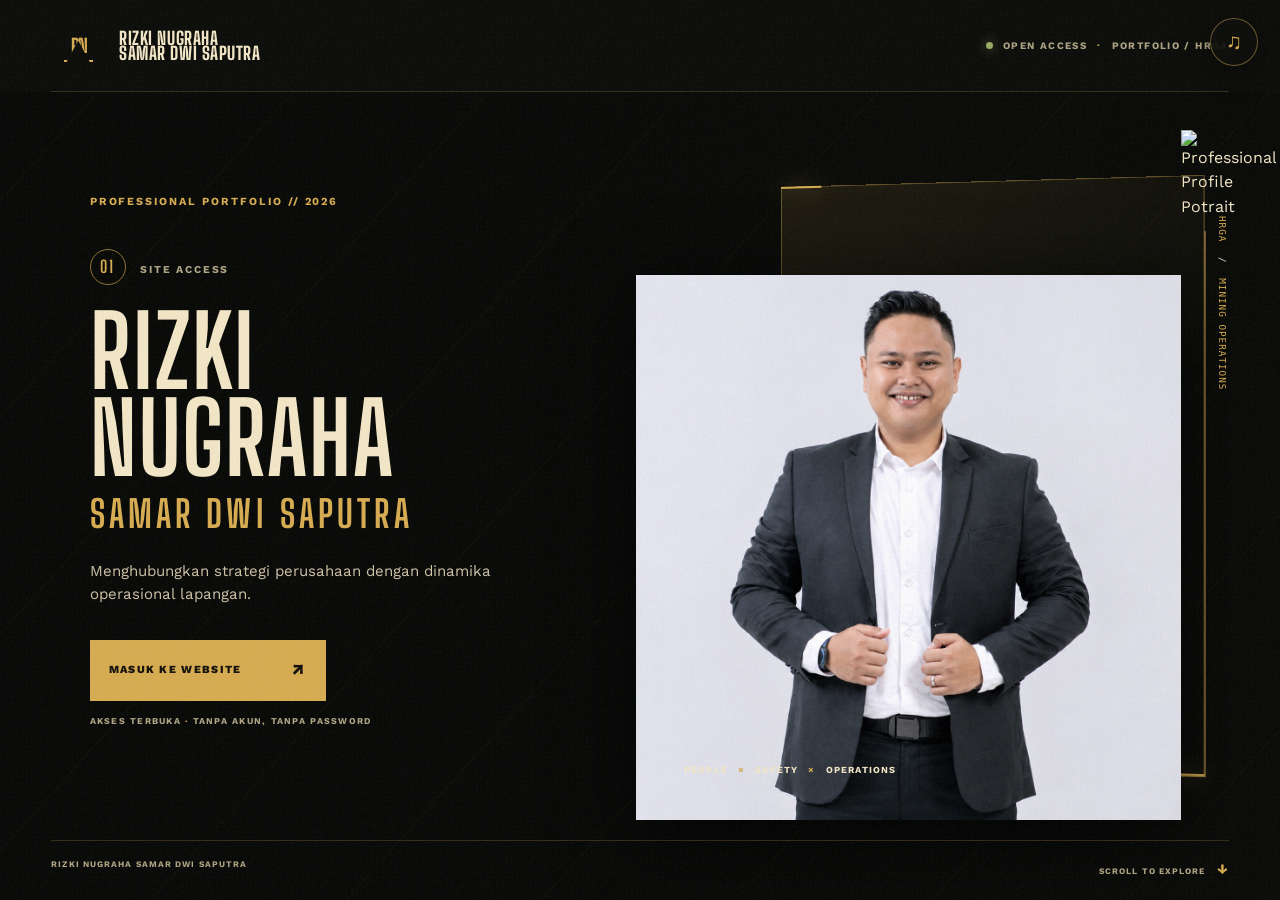
==== commit d905921c: "Add professional profile portrait image" ====
--- a/index.html
+++ b/index.html
@@ -29,6 +29,7 @@
       <div class="entry-frame"></div>
       <div class="entry-coordinate">HRGA <span>/</span> MINING OPERATIONS</div>
       <img src="profile.png" alt="Foto profil Rizki Nugraha">
+       <img src="assets/profile.png" alt="Professional Profile Potrait">
       <figcaption><span>PEOPLE</span><i>×</i><span>SAFETY</span><i>×</i><span>OPERATIONS</span></figcaption>
     </figure>
   </div>
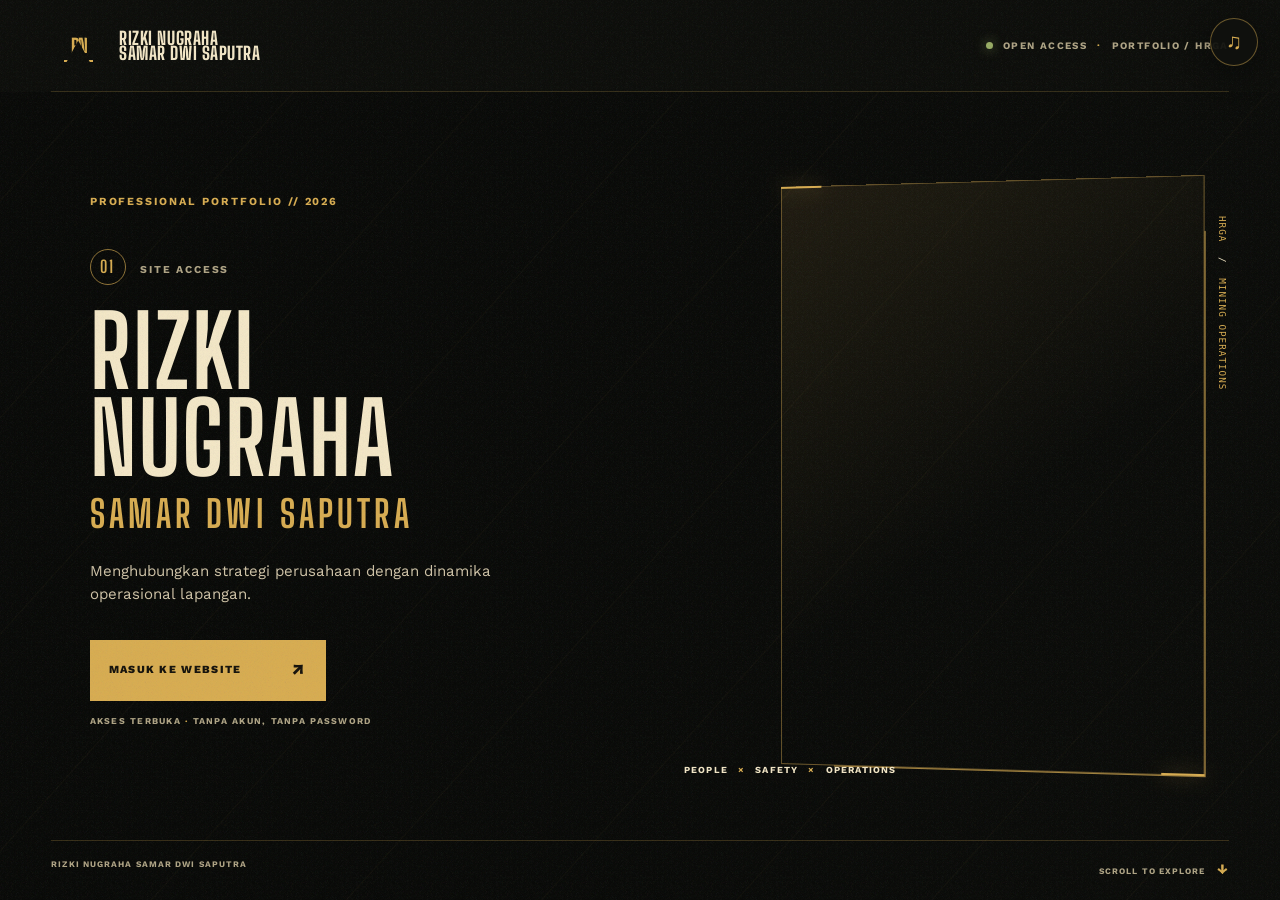
==== commit 9b5e5f2c: "Update index.html" ====
--- a/index.html
+++ b/index.html
@@ -27,8 +27,7 @@
     </section>
     <figure class="entry-portrait">
       <div class="entry-frame"></div>
-      <div class="entry-coordinate">HRGA <span>/</span> MINING OPERATIONS</div>
-      <img src="profile.png" alt="Foto profil Rizki Nugraha">
+      <div class="entry-coordinate">HRGA <span>/</span> MINING OPERATIONS</div 
        <img src="assets/profile.png" alt="Professional Profile Potrait">
       <figcaption><span>PEOPLE</span><i>×</i><span>SAFETY</span><i>×</i><span>OPERATIONS</span></figcaption>
     </figure>
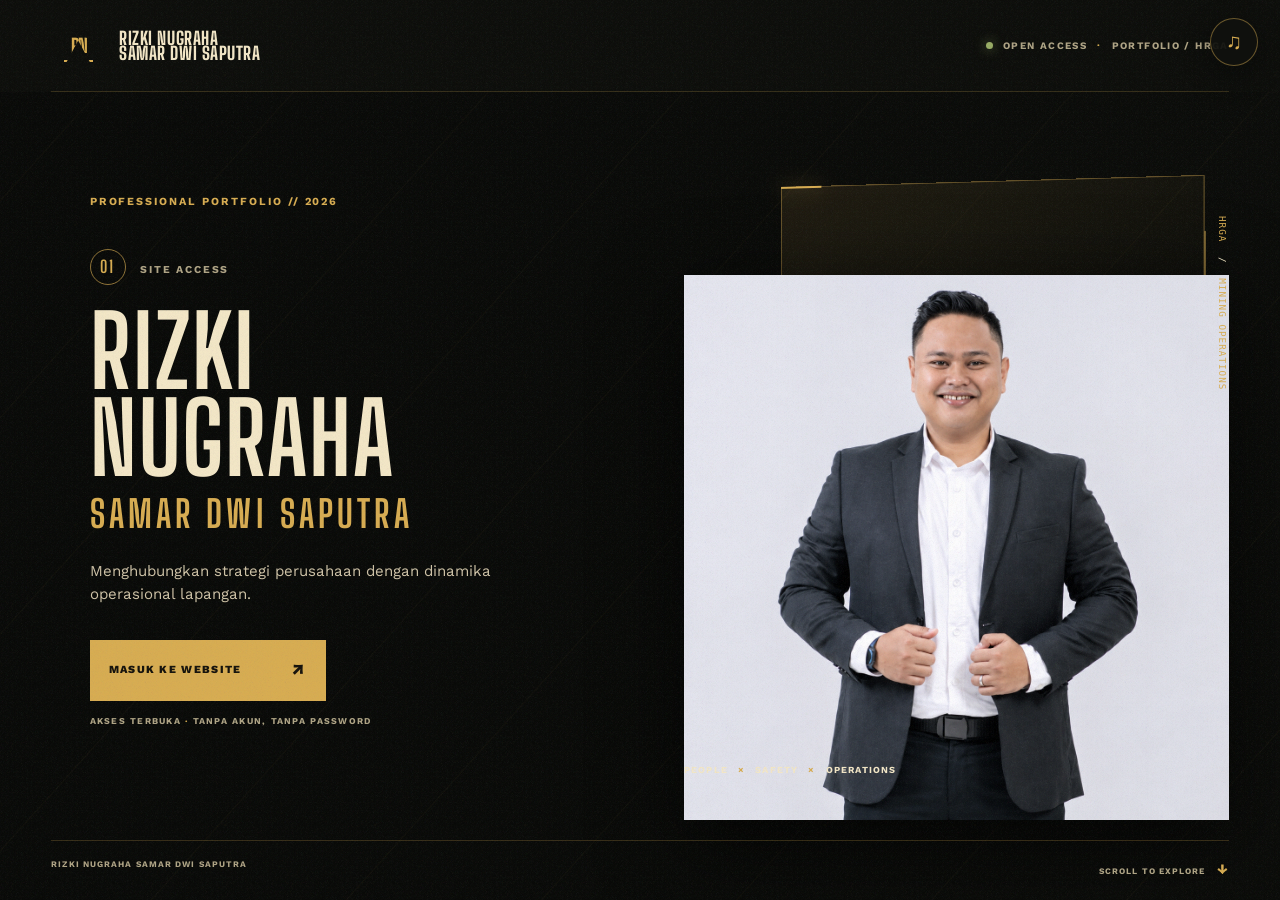
==== commit 839026c9: "Fix image source and alt text in index.html" ====
--- a/index.html
+++ b/index.html
@@ -28,6 +28,7 @@
     <figure class="entry-portrait">
       <div class="entry-frame"></div>
       <div class="entry-coordinate">HRGA <span>/</span> MINING OPERATIONS</div 
+       <img src="profile.png" alt="Foto profil Rizki Nugraha">                                                                    
        <img src="assets/profile.png" alt="Professional Profile Potrait">
       <figcaption><span>PEOPLE</span><i>×</i><span>SAFETY</span><i>×</i><span>OPERATIONS</span></figcaption>
     </figure>
